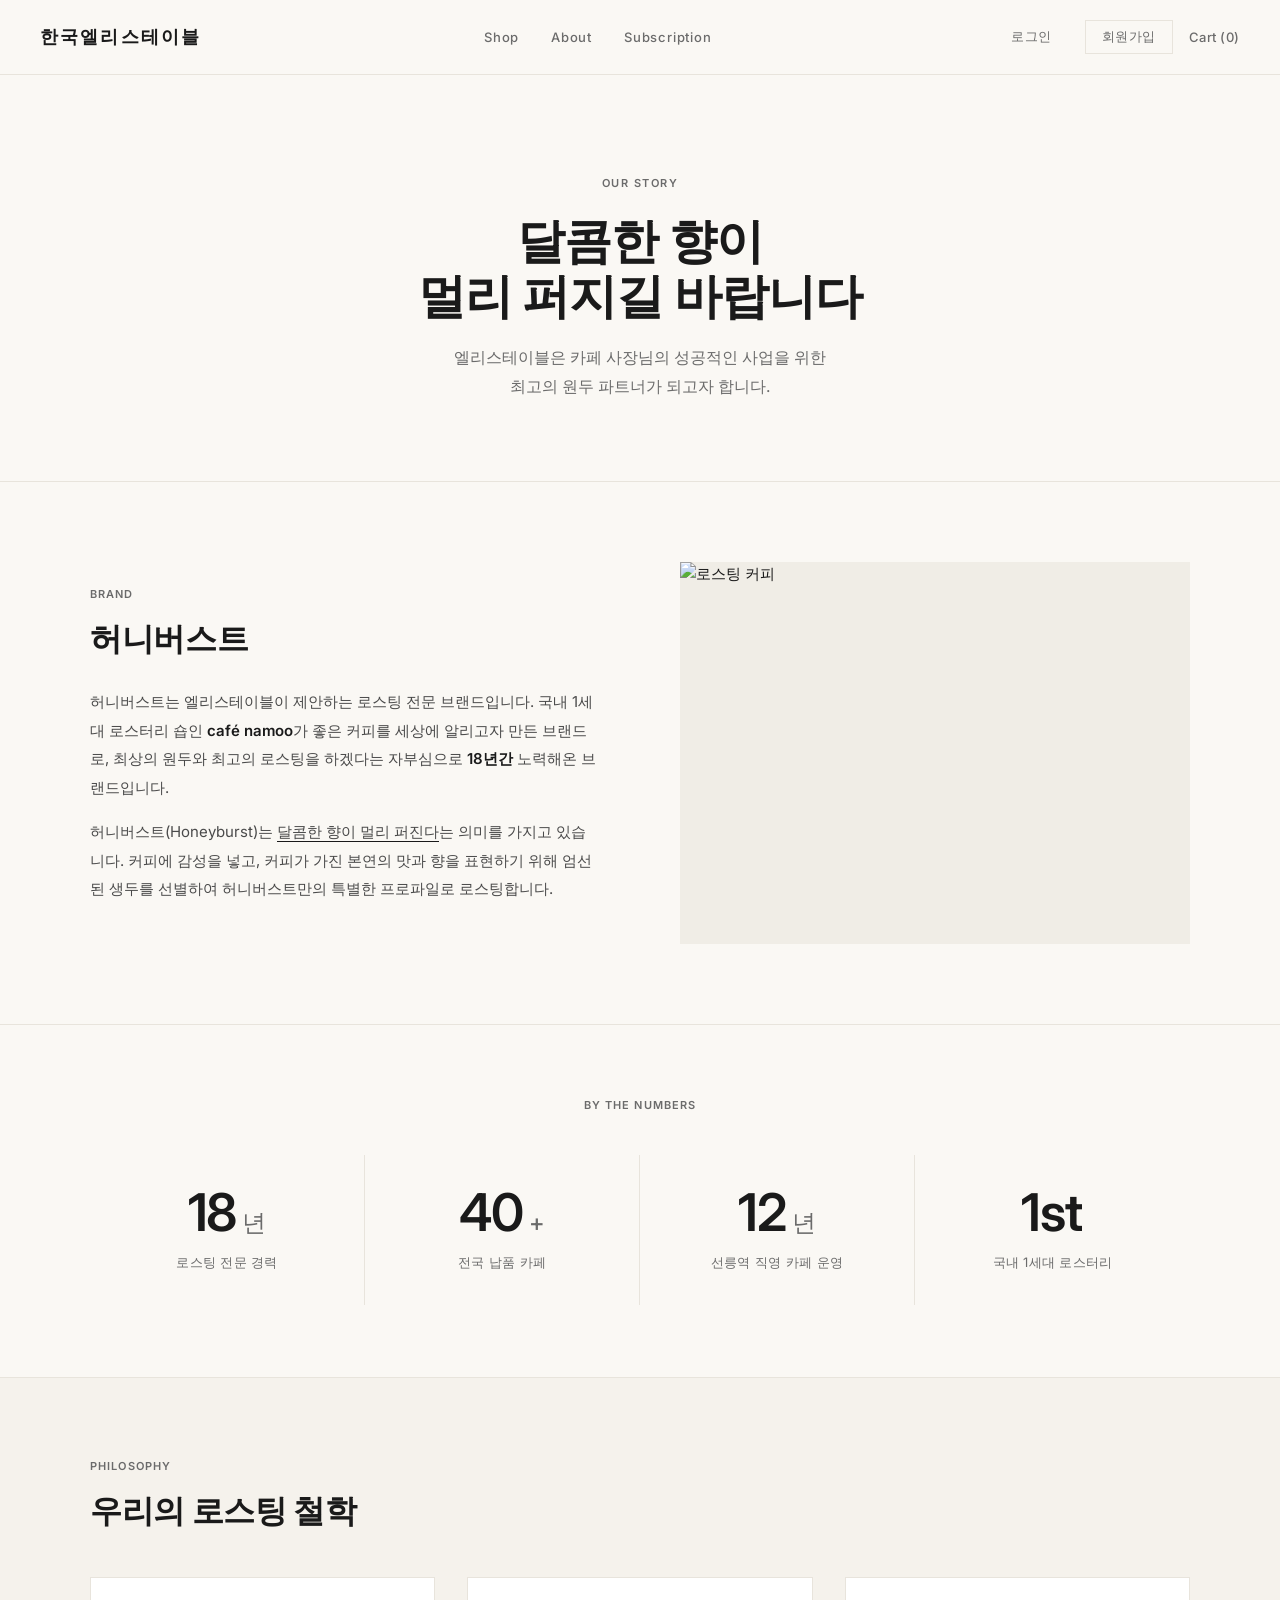
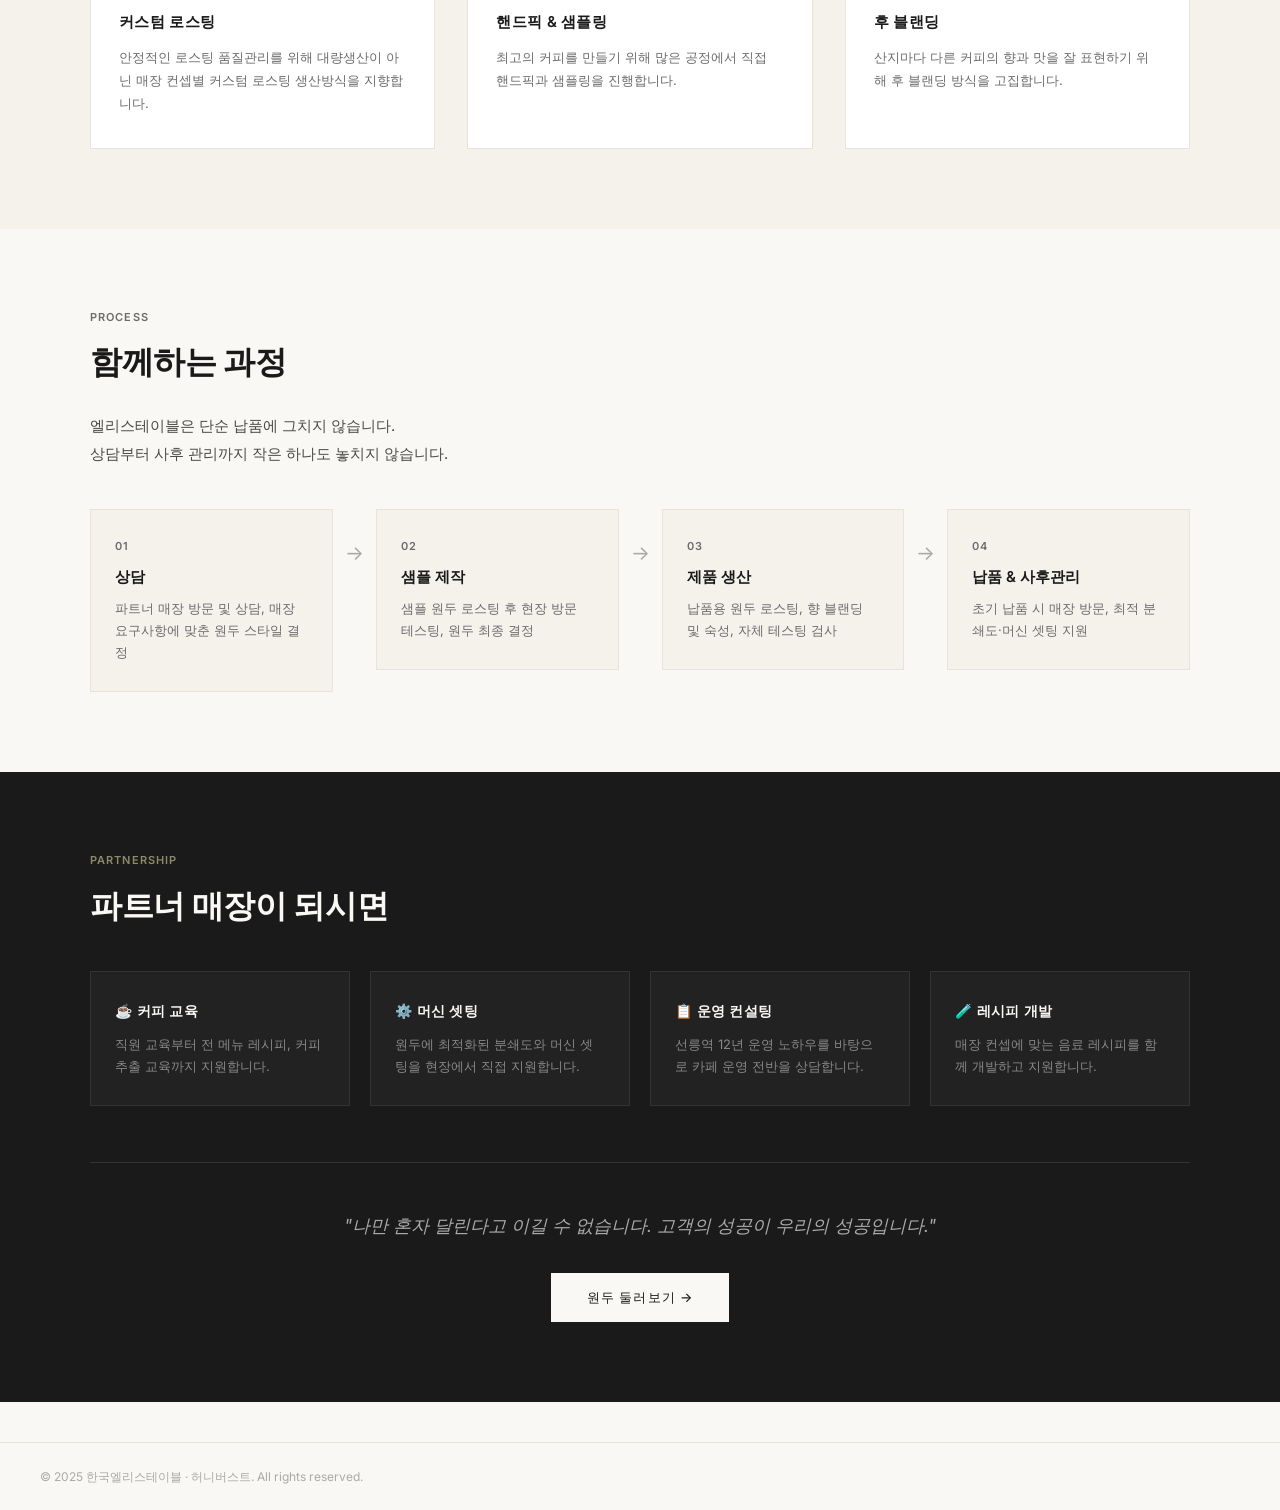
==== about.html @ 3e64eac1 "feat: 전체 쇼핑몰 기능 완성 - index.html을 Shop 메인(전체 제품 목록)으로 재구성 - product.html로 상품 상세 페이지 분리 - 로그인/회원가입 모달 " ====
<!DOCTYPE html>
<html lang="ko">
<head>
  <meta charset="UTF-8" />
  <meta name="viewport" content="width=device-width, initial-scale=1.0" />
  <title>About — 한국엘리스테이블</title>
  <link rel="preconnect" href="https://fonts.googleapis.com" />
  <link rel="preconnect" href="https://fonts.gstatic.com" crossorigin />
  <link href="https://fonts.googleapis.com/css2?family=Inter:wght@400;500;600&display=swap" rel="stylesheet" />
  <link rel="stylesheet" href="css/style.css" />
  <link rel="stylesheet" href="css/about.css" />
</head>
<body>

  <!-- HEADER -->
  <header class="header">
    <a href="index.html" class="logo">한국엘리스테이블</a>
    <nav class="nav">
      <a href="index.html">Shop</a>
      <a href="about.html" class="active">About</a>
      <a href="subscription.html">Subscription</a>
    </nav>
    <div class="header-right" id="headerAuthArea"></div>
  </header>

  <!-- HERO -->
  <section class="about-hero">
    <p class="about-hero-label">OUR STORY</p>
    <h1 class="about-hero-title">달콤한 향이<br>멀리 퍼지길 바랍니다</h1>
    <p class="about-hero-sub">엘리스테이블은 카페 사장님의 성공적인 사업을 위한<br>최고의 원두 파트너가 되고자 합니다.</p>
  </section>

  <!-- 브랜드 소개 -->
  <section class="about-section">
    <div class="about-inner">
      <div class="about-brand">
        <div class="about-brand-text">
          <p class="section-label">BRAND</p>
          <h2 class="about-heading">허니버스트</h2>
          <p class="about-body">
            허니버스트는 엘리스테이블이 제안하는 로스팅 전문 브랜드입니다.
            국내 1세대 로스터리 숍인 <strong>café namoo</strong>가 좋은 커피를 세상에 알리고자 만든 브랜드로,
            최상의 원두와 최고의 로스팅을 하겠다는 자부심으로 <strong>18년간</strong> 노력해온 브랜드입니다.
          </p>
          <p class="about-body">
            허니버스트(Honeyburst)는 <em>달콤한 향이 멀리 퍼진다</em>는 의미를 가지고 있습니다.
            커피에 감성을 넣고, 커피가 가진 본연의 맛과 향을 표현하기 위해
            엄선된 생두를 선별하여 허니버스트만의 특별한 프로파일로 로스팅합니다.
          </p>
        </div>
        <div class="about-brand-image">
          <img src="https://images.unsplash.com/photo-1495474472287-4d71bcdd2085?w=700&q=80" alt="로스팅 커피" />
        </div>
      </div>
    </div>
  </section>

  <!-- 숫자로 보는 엘리스테이블 -->
  <section class="about-numbers">
    <div class="about-inner">
      <p class="section-label" style="text-align:center; margin-bottom:40px;">BY THE NUMBERS</p>
      <div class="numbers-grid">
        <div class="number-item">
          <span class="number-value">18</span>
          <span class="number-unit">년</span>
          <p class="number-desc">로스팅 전문 경력</p>
        </div>
        <div class="number-item">
          <span class="number-value">40</span>
          <span class="number-unit">+</span>
          <p class="number-desc">전국 납품 카페</p>
        </div>
        <div class="number-item">
          <span class="number-value">12</span>
          <span class="number-unit">년</span>
          <p class="number-desc">선릉역 직영 카페 운영</p>
        </div>
        <div class="number-item">
          <span class="number-value">1st</span>
          <span class="number-unit"></span>
          <p class="number-desc">국내 1세대 로스터리</p>
        </div>
      </div>
    </div>
  </section>

  <!-- 철학 -->
  <section class="about-section about-section--light">
    <div class="about-inner">
      <p class="section-label">PHILOSOPHY</p>
      <h2 class="about-heading">우리의 로스팅 철학</h2>
      <div class="philosophy-grid">
        <div class="philosophy-item">
          <p class="philosophy-title">커스텀 로스팅</p>
          <p class="philosophy-desc">
            안정적인 로스팅 품질관리를 위해 대량생산이 아닌
            매장 컨셉별 커스텀 로스팅 생산방식을 지향합니다.
          </p>
        </div>
        <div class="philosophy-item">
          <p class="philosophy-title">핸드픽 & 샘플링</p>
          <p class="philosophy-desc">
            최고의 커피를 만들기 위해 많은 공정에서
            직접 핸드픽과 샘플링을 진행합니다.
          </p>
        </div>
        <div class="philosophy-item">
          <p class="philosophy-title">후 블랜딩</p>
          <p class="philosophy-desc">
            산지마다 다른 커피의 향과 맛을 잘 표현하기 위해
            후 블랜딩 방식을 고집합니다.
          </p>
        </div>
      </div>
    </div>
  </section>

  <!-- 서비스 프로세스 -->
  <section class="about-section">
    <div class="about-inner">
      <p class="section-label">PROCESS</p>
      <h2 class="about-heading">함께하는 과정</h2>
      <p class="about-body" style="margin-bottom:40px;">
        엘리스테이블은 단순 납품에 그치지 않습니다.<br>상담부터 사후 관리까지 작은 하나도 놓치지 않습니다.
      </p>
      <div class="process-steps">
        <div class="process-step">
          <span class="process-num">01</span>
          <p class="process-title">상담</p>
          <p class="process-desc">파트너 매장 방문 및 상담, 매장 요구사항에 맞춘 원두 스타일 결정</p>
        </div>
        <div class="process-arrow">→</div>
        <div class="process-step">
          <span class="process-num">02</span>
          <p class="process-title">샘플 제작</p>
          <p class="process-desc">샘플 원두 로스팅 후 현장 방문 테스팅, 원두 최종 결정</p>
        </div>
        <div class="process-arrow">→</div>
        <div class="process-step">
          <span class="process-num">03</span>
          <p class="process-title">제품 생산</p>
          <p class="process-desc">납품용 원두 로스팅, 향 블랜딩 및 숙성, 자체 테스팅 검사</p>
        </div>
        <div class="process-arrow">→</div>
        <div class="process-step">
          <span class="process-num">04</span>
          <p class="process-title">납품 & 사후관리</p>
          <p class="process-desc">초기 납품 시 매장 방문, 최적 분쇄도·머신 셋팅 지원</p>
        </div>
      </div>
    </div>
  </section>

  <!-- 파트너 혜택 -->
  <section class="about-section about-section--dark">
    <div class="about-inner">
      <p class="section-label" style="color:#8B8B6B;">PARTNERSHIP</p>
      <h2 class="about-heading" style="color:#FAF8F4;">파트너 매장이 되시면</h2>
      <div class="partner-grid">
        <div class="partner-item">
          <p class="partner-title">☕ 커피 교육</p>
          <p class="partner-desc">직원 교육부터 전 메뉴 레시피, 커피 추출 교육까지 지원합니다.</p>
        </div>
        <div class="partner-item">
          <p class="partner-title">⚙️ 머신 셋팅</p>
          <p class="partner-desc">원두에 최적화된 분쇄도와 머신 셋팅을 현장에서 직접 지원합니다.</p>
        </div>
        <div class="partner-item">
          <p class="partner-title">📋 운영 컨설팅</p>
          <p class="partner-desc">선릉역 12년 운영 노하우를 바탕으로 카페 운영 전반을 상담합니다.</p>
        </div>
        <div class="partner-item">
          <p class="partner-title">🧪 레시피 개발</p>
          <p class="partner-desc">매장 컨셉에 맞는 음료 레시피를 함께 개발하고 지원합니다.</p>
        </div>
      </div>
      <div class="partner-cta">
        <p class="partner-cta-text">"나만 혼자 달린다고 이길 수 없습니다. 고객의 성공이 우리의 성공입니다."</p>
        <a href="shop.html" class="btn-partner">원두 둘러보기 →</a>
      </div>
    </div>
  </section>

  <!-- FOOTER -->
  <footer class="site-footer">
    <p class="footer-copy">© 2025 한국엘리스테이블 · 허니버스트. All rights reserved.</p>
    <a href="admin.html" class="footer-admin-link">관리자</a>
  </footer>

  <script src="js/auth.js"></script>

</body>
</html>
---- css/style.css ----
/* ===== RESET & BASE ===== */
*, *::before, *::after {
  box-sizing: border-box;
  margin: 0;
  padding: 0;
}

body {
  font-family: 'Inter', -apple-system, sans-serif;
  background-color: #FAF8F4;
  color: #1A1A1A;
  font-size: 15px;
  line-height: 1.6;
}

a {
  text-decoration: none;
  color: inherit;
}

img {
  display: block;
  width: 100%;
  height: 100%;
  object-fit: cover;
}

button {
  cursor: pointer;
  font-family: inherit;
  border: none;
  background: none;
}

/* ===== HEADER ===== */
.header {
  display: flex;
  align-items: center;
  justify-content: space-between;
  padding: 20px 40px;
  border-bottom: 1px solid #E8E4DC;
  background-color: #FAF8F4;
  position: sticky;
  top: 0;
  z-index: 100;
}

.logo {
  font-size: 18px;
  font-weight: 600;
  letter-spacing: 0.12em;
}

.nav {
  display: flex;
  gap: 32px;
}

.nav a {
  font-size: 13px;
  font-weight: 500;
  letter-spacing: 0.06em;
  color: #6B6B6B;
  transition: color 0.2s;
}

.nav a:hover {
  color: #1A1A1A;
}

.cart-icon {
  font-size: 13px;
  font-weight: 500;
  letter-spacing: 0.04em;
  color: #6B6B6B;
}

/* ===== 로그인 상태 ===== */
.auth-user-btn {
  font-size: 13px;
  font-weight: 600;
  color: #1A1A1A;
  letter-spacing: 0.02em;
  text-decoration: none;
  transition: color 0.2s;
}
.auth-user-btn:hover { color: #6B6B6B; }

.auth-btn--ghost {
  border-color: transparent !important;
  padding-left: 4px;
  padding-right: 4px;
}
.auth-btn--ghost:hover { border-color: transparent !important; }

/* ===== HEADER RIGHT ===== */
.header-right {
  display: flex;
  align-items: center;
  gap: 16px;
}

.auth-btn {
  font-size: 13px;
  font-weight: 500;
  letter-spacing: 0.04em;
  color: #6B6B6B;
  padding: 7px 16px;
  border: 1px solid #E8E4DC;
  background: none;
  transition: border-color 0.2s, color 0.2s;
}

.auth-btn:hover {
  border-color: #1A1A1A;
  color: #1A1A1A;
}

/* ===== 회원가입 모달 ===== */
.modal-overlay {
  position: fixed;
  inset: 0;
  background-color: rgba(26, 26, 26, 0.5);
  z-index: 1000;
  display: flex;
  align-items: center;
  justify-content: center;
  opacity: 0;
  visibility: hidden;
  transition: opacity 0.25s, visibility 0.25s;
}

.modal-overlay.open {
  opacity: 1;
  visibility: visible;
}

.modal-container {
  background-color: #FAF8F4;
  padding: 48px 44px;
  width: 100%;
  max-width: 420px;
  position: relative;
  transform: translateY(16px);
  transition: transform 0.25s;
}

.modal-overlay.open .modal-container {
  transform: translateY(0);
}

.modal-close {
  position: absolute;
  top: 20px;
  right: 24px;
  font-size: 22px;
  color: #6B6B6B;
  line-height: 1;
  transition: color 0.2s;
}

.modal-close:hover {
  color: #1A1A1A;
}

.modal-title {
  font-size: 22px;
  font-weight: 600;
  letter-spacing: -0.01em;
  margin-bottom: 6px;
}

.modal-sub {
  font-size: 13px;
  color: #6B6B6B;
  margin-bottom: 32px;
}

.signup-form {
  display: flex;
  flex-direction: column;
  gap: 18px;
}

.form-group {
  display: flex;
  flex-direction: column;
  gap: 6px;
}

.form-label {
  font-size: 11px;
  font-weight: 600;
  letter-spacing: 0.08em;
  color: #6B6B6B;
}

.form-input {
  padding: 11px 14px;
  border: 1px solid #E8E4DC;
  background-color: #FFFFFF;
  font-family: inherit;
  font-size: 14px;
  color: #1A1A1A;
  outline: none;
  transition: border-color 0.2s;
}

.form-input:focus {
  border-color: #1A1A1A;
}

.form-input::placeholder {
  color: #BBBBBB;
}

.form-error {
  font-size: 12px;
  color: #C0392B;
  min-height: 16px;
}

.btn-signup-submit {
  width: 100%;
  padding: 14px;
  background-color: #1A1A1A;
  color: #FFFFFF;
  font-size: 13px;
  font-weight: 500;
  letter-spacing: 0.1em;
  text-transform: uppercase;
  transition: background-color 0.2s;
  margin-top: 6px;
}

.btn-signup-submit:hover {
  background-color: #444444;
}

@media (max-width: 768px) {
  .modal-container {
    padding: 40px 28px;
    margin: 0 20px;
  }
}

/* ===== BREADCRUMB ===== */
.breadcrumb {
  display: flex;
  align-items: center;
  gap: 8px;
  padding: 16px 40px;
  font-size: 12px;
  color: #6B6B6B;
}

.breadcrumb a:hover {
  color: #1A1A1A;
}

.breadcrumb span:last-child {
  color: #1A1A1A;
}

/* ===== PRODUCT LAYOUT ===== */
.product-layout {
  display: grid;
  grid-template-columns: 1fr 1fr;
  gap: 64px;
  max-width: 1200px;
  margin: 0 auto;
  padding: 40px 40px 80px;
}

/* ===== 이미지 영역 ===== */
.product-images {
  display: flex;
  flex-direction: column;
  gap: 12px;
}

.image-main {
  width: 100%;
  aspect-ratio: 1 / 1;
  background-color: #F0EDE6;
  overflow: hidden;
}

.image-main img {
  transition: transform 0.4s ease;
}

.image-main:hover img {
  transform: scale(1.02);
}

.image-thumbnails {
  display: flex;
  gap: 8px;
}

.thumb {
  width: 80px;
  height: 80px;
  border: 1px solid #E8E4DC;
  overflow: hidden;
  background: none;
  padding: 0;
  transition: border-color 0.2s;
}

.thumb:hover {
  border-color: #1A1A1A;
}

.thumb.active {
  border-color: #1A1A1A;
}

/* ===== 상품 정보 영역 ===== */
.product-info {
  display: flex;
  flex-direction: column;
  gap: 24px;
}

.product-header {
  display: flex;
  flex-direction: column;
  gap: 8px;
}

.product-region {
  font-size: 11px;
  font-weight: 600;
  letter-spacing: 0.12em;
  color: #6B6B6B;
}

.product-name {
  font-size: 28px;
  font-weight: 600;
  line-height: 1.2;
  letter-spacing: -0.01em;
}

.product-price {
  font-size: 24px;
  font-weight: 500;
  margin-top: 4px;
}

/* ===== 메타 정보 ===== */
.product-meta {
  display: flex;
  flex-direction: column;
  gap: 8px;
}

.meta-row {
  display: flex;
  gap: 16px;
  font-size: 13px;
}

.meta-label {
  font-weight: 600;
  letter-spacing: 0.08em;
  color: #6B6B6B;
  min-width: 80px;
  font-size: 11px;
}

.meta-value {
  color: #1A1A1A;
}

/* ===== 플레이버 노트 ===== */
.section-label {
  font-size: 11px;
  font-weight: 600;
  letter-spacing: 0.1em;
  color: #6B6B6B;
  margin-bottom: 10px;
}

/* ===== 레이더 차트 ===== */
.flavor-body {
  display: flex;
  gap: 20px;
  align-items: center;
}

.flavor-chart-wrap {
  width: 170px;
  flex-shrink: 0;
}

.flavor-chart-wrap svg {
  width: 100%;
  height: auto;
}

.flavor-tags {
  display: flex;
  flex-direction: column;
  gap: 8px;
  flex: 1;
}

.flavor-tag {
  padding: 8px 14px;
  border: 1px solid #E8E4DC;
  font-size: 13px;
  color: #6B6B6B;
  background-color: #FFFFFF;
  letter-spacing: 0.03em;
}

/* ===== 구분선 ===== */
.divider {
  height: 1px;
  background-color: #E8E4DC;
}

/* ===== 옵션 그룹 ===== */
.option-group {
  display: flex;
  flex-direction: column;
}

.option-buttons {
  display: flex;
  flex-wrap: wrap;
  gap: 8px;
}

.option-btn {
  padding: 10px 20px;
  border: 1px solid #E8E4DC;
  background-color: #FFFFFF;
  font-size: 13px;
  font-weight: 500;
  color: #1A1A1A;
  transition: border-color 0.2s, background-color 0.2s, color 0.2s;
}

.option-btn:hover {
  border-color: #1A1A1A;
}

.option-btn.selected {
  border-color: #1A1A1A;
  background-color: #1A1A1A;
  color: #FFFFFF;
}

/* ===== 수량 선택 ===== */
.quantity-selector {
  display: flex;
  align-items: center;
  border: 1px solid #E8E4DC;
  width: fit-content;
  background-color: #FFFFFF;
}

.qty-btn {
  width: 40px;
  height: 40px;
  font-size: 18px;
  color: #1A1A1A;
  display: flex;
  align-items: center;
  justify-content: center;
  transition: background-color 0.2s;
}

.qty-btn:hover {
  background-color: #F0EDE6;
}

.qty-value {
  min-width: 48px;
  text-align: center;
  font-size: 15px;
  font-weight: 500;
  border-left: 1px solid #E8E4DC;
  border-right: 1px solid #E8E4DC;
  height: 40px;
  line-height: 40px;
}

/* ===== 재고 상태 ===== */
.stock-status {
  font-size: 13px;
}

.in-stock {
  color: #2D6A4F;
}

.out-of-stock {
  color: #C0392B;
}

/* ===== 구매 버튼 ===== */
.purchase-buttons {
  display: flex;
  flex-direction: column;
  gap: 10px;
}

.btn-cart,
.btn-buy {
  width: 100%;
  padding: 16px;
  font-size: 13px;
  font-weight: 500;
  letter-spacing: 0.1em;
  text-transform: uppercase;
  transition: background-color 0.2s, color 0.2s;
}

.btn-cart {
  background-color: #FFFFFF;
  color: #1A1A1A;
  border: 1px solid #1A1A1A;
}

.btn-cart:hover {
  background-color: #F0EDE6;
}

.btn-buy {
  background-color: #1A1A1A;
  color: #FFFFFF;
}

.btn-buy:hover {
  background-color: #444444;
}

/* ===== 제품 스토리 & 추출 가이드 ===== */
.product-story,
.product-brew {
  display: flex;
  flex-direction: column;
  gap: 0;
}

.story-text {
  font-size: 14px;
  color: #4A4A4A;
  line-height: 1.85;
}

.brew-guide-grid {
  display: grid;
  grid-template-columns: 1fr 1fr;
  gap: 10px;
}

.brew-guide-item {
  display: flex;
  flex-direction: column;
  gap: 5px;
  padding: 14px 16px;
  background-color: #F5F2EC;
}

.brew-guide-label {
  font-size: 10px;
  font-weight: 600;
  letter-spacing: 0.1em;
  color: #6B6B6B;
}

.brew-guide-value {
  font-size: 14px;
  font-weight: 500;
  color: #1A1A1A;
}

/* ===== 원산지 지도 ===== */
.origin-map-section {
  background-color: #F5F2EC;
  border-top: 1px solid #E8E4DC;
  padding: 48px 40px 56px;
}

.origin-map-inner {
  max-width: 1120px;
  margin: 0 auto;
}

.origin-map-header {
  display: flex;
  flex-direction: column;
  gap: 6px;
  margin-bottom: 20px;
}

.origin-map-title {
  font-size: 22px;
  font-weight: 600;
  letter-spacing: -0.01em;
}

.origin-map-sub {
  font-size: 13px;
  color: #6B6B6B;
}

#originMapIframe {
  width: 100%;
  height: 420px;
  border: 1px solid #E8E4DC;
  display: block;
}

@media (max-width: 768px) {
  .origin-map-section {
    padding: 32px 20px 40px;
  }
  #originMapIframe {
    height: 280px;
  }
}

/* ===== FOOTER ===== */
.site-footer {
  display: flex;
  align-items: center;
  justify-content: space-between;
  padding: 24px 40px;
  border-top: 1px solid #E8E4DC;
  margin-top: 40px;
}

.footer-info {
  display: flex;
  flex-direction: column;
  gap: 4px;
}

.footer-brand {
  font-size: 13px;
  font-weight: 600;
  color: #6B6B6B;
  letter-spacing: 0.04em;
}

.footer-copy {
  font-size: 12px;
  color: #AAAAAA;
}

.footer-admin-link {
  font-size: 11px;
  color: #FAF8F4;
  text-decoration: none;
  transition: color 0.3s;
  user-select: none;
}

.footer-admin-link:hover {
  color: #AAAAAA;
}

/* ===== RESPONSIVE ===== */
@media (max-width: 768px) {
  .header {
    padding: 16px 20px;
  }

  .nav {
    display: none;
  }

  .breadcrumb {
    padding: 12px 20px;
  }

  .product-layout {
    grid-template-columns: 1fr;
    gap: 32px;
    padding: 20px 20px 60px;
  }

  .product-name {
    font-size: 22px;
  }

  .product-price {
    font-size: 20px;
  }
}
---- css/about.css ----
/* ===== ABOUT HERO ===== */
.about-hero {
  text-align: center;
  padding: 100px 40px 80px;
  background-color: #FAF8F4;
  border-bottom: 1px solid #E8E4DC;
}

.about-hero-label {
  font-size: 11px;
  font-weight: 600;
  letter-spacing: 0.14em;
  color: #6B6B6B;
  margin-bottom: 20px;
}

.about-hero-title {
  font-size: 48px;
  font-weight: 600;
  letter-spacing: -0.02em;
  line-height: 1.15;
  color: #1A1A1A;
  margin-bottom: 20px;
}

.about-hero-sub {
  font-size: 16px;
  color: #6B6B6B;
  line-height: 1.8;
}

/* ===== SECTION BASE ===== */
.about-section {
  padding: 80px 40px;
}

.about-section--light {
  background-color: #F5F2EC;
}

.about-section--dark {
  background-color: #1A1A1A;
}

.about-inner {
  max-width: 1100px;
  margin: 0 auto;
}

.about-heading {
  font-size: 32px;
  font-weight: 600;
  letter-spacing: -0.01em;
  margin-bottom: 24px;
  margin-top: 10px;
}

.about-body {
  font-size: 15px;
  color: #4A4A4A;
  line-height: 1.9;
  margin-bottom: 16px;
}

.about-body strong {
  color: #1A1A1A;
  font-weight: 600;
}

.about-body em {
  font-style: normal;
  border-bottom: 1px solid #1A1A1A;
}

/* ===== 브랜드 소개 (2단) ===== */
.about-brand {
  display: grid;
  grid-template-columns: 1fr 1fr;
  gap: 80px;
  align-items: center;
}

.about-brand-image {
  aspect-ratio: 4 / 3;
  overflow: hidden;
  background-color: #F0EDE6;
}

.about-brand-image img {
  width: 100%;
  height: 100%;
  object-fit: cover;
  transition: transform 0.5s ease;
}

.about-brand-image:hover img {
  transform: scale(1.04);
}

/* ===== 숫자 섹션 ===== */
.about-numbers {
  padding: 72px 40px;
  background-color: #FAF8F4;
  border-top: 1px solid #E8E4DC;
  border-bottom: 1px solid #E8E4DC;
}

.numbers-grid {
  display: grid;
  grid-template-columns: repeat(4, 1fr);
  gap: 0;
}

.number-item {
  text-align: center;
  padding: 32px 20px;
  border-right: 1px solid #E8E4DC;
}

.number-item:last-child {
  border-right: none;
}

.number-value {
  font-size: 52px;
  font-weight: 600;
  letter-spacing: -0.02em;
  color: #1A1A1A;
  line-height: 1;
}

.number-unit {
  font-size: 24px;
  font-weight: 500;
  color: #6B6B6B;
  margin-left: 2px;
}

.number-desc {
  font-size: 13px;
  color: #6B6B6B;
  margin-top: 10px;
  letter-spacing: 0.02em;
}

/* ===== 철학 그리드 ===== */
.philosophy-grid {
  display: grid;
  grid-template-columns: repeat(3, 1fr);
  gap: 32px;
  margin-top: 40px;
}

.philosophy-item {
  padding: 32px 28px;
  background-color: #FFFFFF;
  border: 1px solid #E8E4DC;
}

.philosophy-title {
  font-size: 15px;
  font-weight: 600;
  letter-spacing: 0.02em;
  margin-bottom: 12px;
  color: #1A1A1A;
}

.philosophy-desc {
  font-size: 13px;
  color: #6B6B6B;
  line-height: 1.8;
}

/* ===== 프로세스 ===== */
.process-steps {
  display: flex;
  align-items: flex-start;
  gap: 0;
}

.process-step {
  flex: 1;
  padding: 28px 24px;
  background-color: #F5F2EC;
  border: 1px solid #E8E4DC;
}

.process-arrow {
  display: flex;
  align-items: center;
  padding: 28px 12px;
  font-size: 20px;
  color: #AAAAAA;
  flex-shrink: 0;
}

.process-num {
  display: block;
  font-size: 11px;
  font-weight: 600;
  letter-spacing: 0.1em;
  color: #6B6B6B;
  margin-bottom: 10px;
}

.process-title {
  font-size: 15px;
  font-weight: 600;
  color: #1A1A1A;
  margin-bottom: 8px;
}

.process-desc {
  font-size: 13px;
  color: #6B6B6B;
  line-height: 1.7;
}

/* ===== 파트너 ===== */
.partner-grid {
  display: grid;
  grid-template-columns: repeat(4, 1fr);
  gap: 20px;
  margin-top: 40px;
}

.partner-item {
  padding: 28px 24px;
  border: 1px solid #333333;
  background-color: #222222;
}

.partner-title {
  font-size: 14px;
  font-weight: 600;
  color: #FAF8F4;
  margin-bottom: 10px;
  letter-spacing: 0.02em;
}

.partner-desc {
  font-size: 13px;
  color: #888888;
  line-height: 1.7;
}

.partner-cta {
  margin-top: 56px;
  text-align: center;
  border-top: 1px solid #333333;
  padding-top: 48px;
}

.partner-cta-text {
  font-size: 18px;
  color: #AAAAAA;
  font-style: italic;
  line-height: 1.7;
  margin-bottom: 32px;
}

.btn-partner {
  display: inline-block;
  padding: 14px 36px;
  background-color: #FAF8F4;
  color: #1A1A1A;
  font-size: 13px;
  font-weight: 500;
  letter-spacing: 0.08em;
  text-decoration: none;
  transition: background-color 0.2s, color 0.2s;
}

.btn-partner:hover {
  background-color: #E8E4DC;
}

/* ===== RESPONSIVE ===== */
@media (max-width: 900px) {
  .about-hero-title {
    font-size: 34px;
  }

  .about-brand {
    grid-template-columns: 1fr;
    gap: 40px;
  }

  .numbers-grid {
    grid-template-columns: repeat(2, 1fr);
  }

  .number-item:nth-child(2) {
    border-right: none;
  }

  .number-item:nth-child(1),
  .number-item:nth-child(2) {
    border-bottom: 1px solid #E8E4DC;
  }

  .philosophy-grid {
    grid-template-columns: 1fr;
    gap: 16px;
  }

  .process-steps {
    flex-direction: column;
    gap: 8px;
  }

  .process-arrow {
    transform: rotate(90deg);
    padding: 0 28px;
    align-self: center;
  }

  .partner-grid {
    grid-template-columns: repeat(2, 1fr);
  }
}

@media (max-width: 600px) {
  .about-hero {
    padding: 60px 20px 50px;
  }

  .about-section {
    padding: 56px 20px;
  }

  .about-numbers {
    padding: 48px 20px;
  }

  .numbers-grid {
    grid-template-columns: repeat(2, 1fr);
  }

  .partner-grid {
    grid-template-columns: 1fr;
  }
}
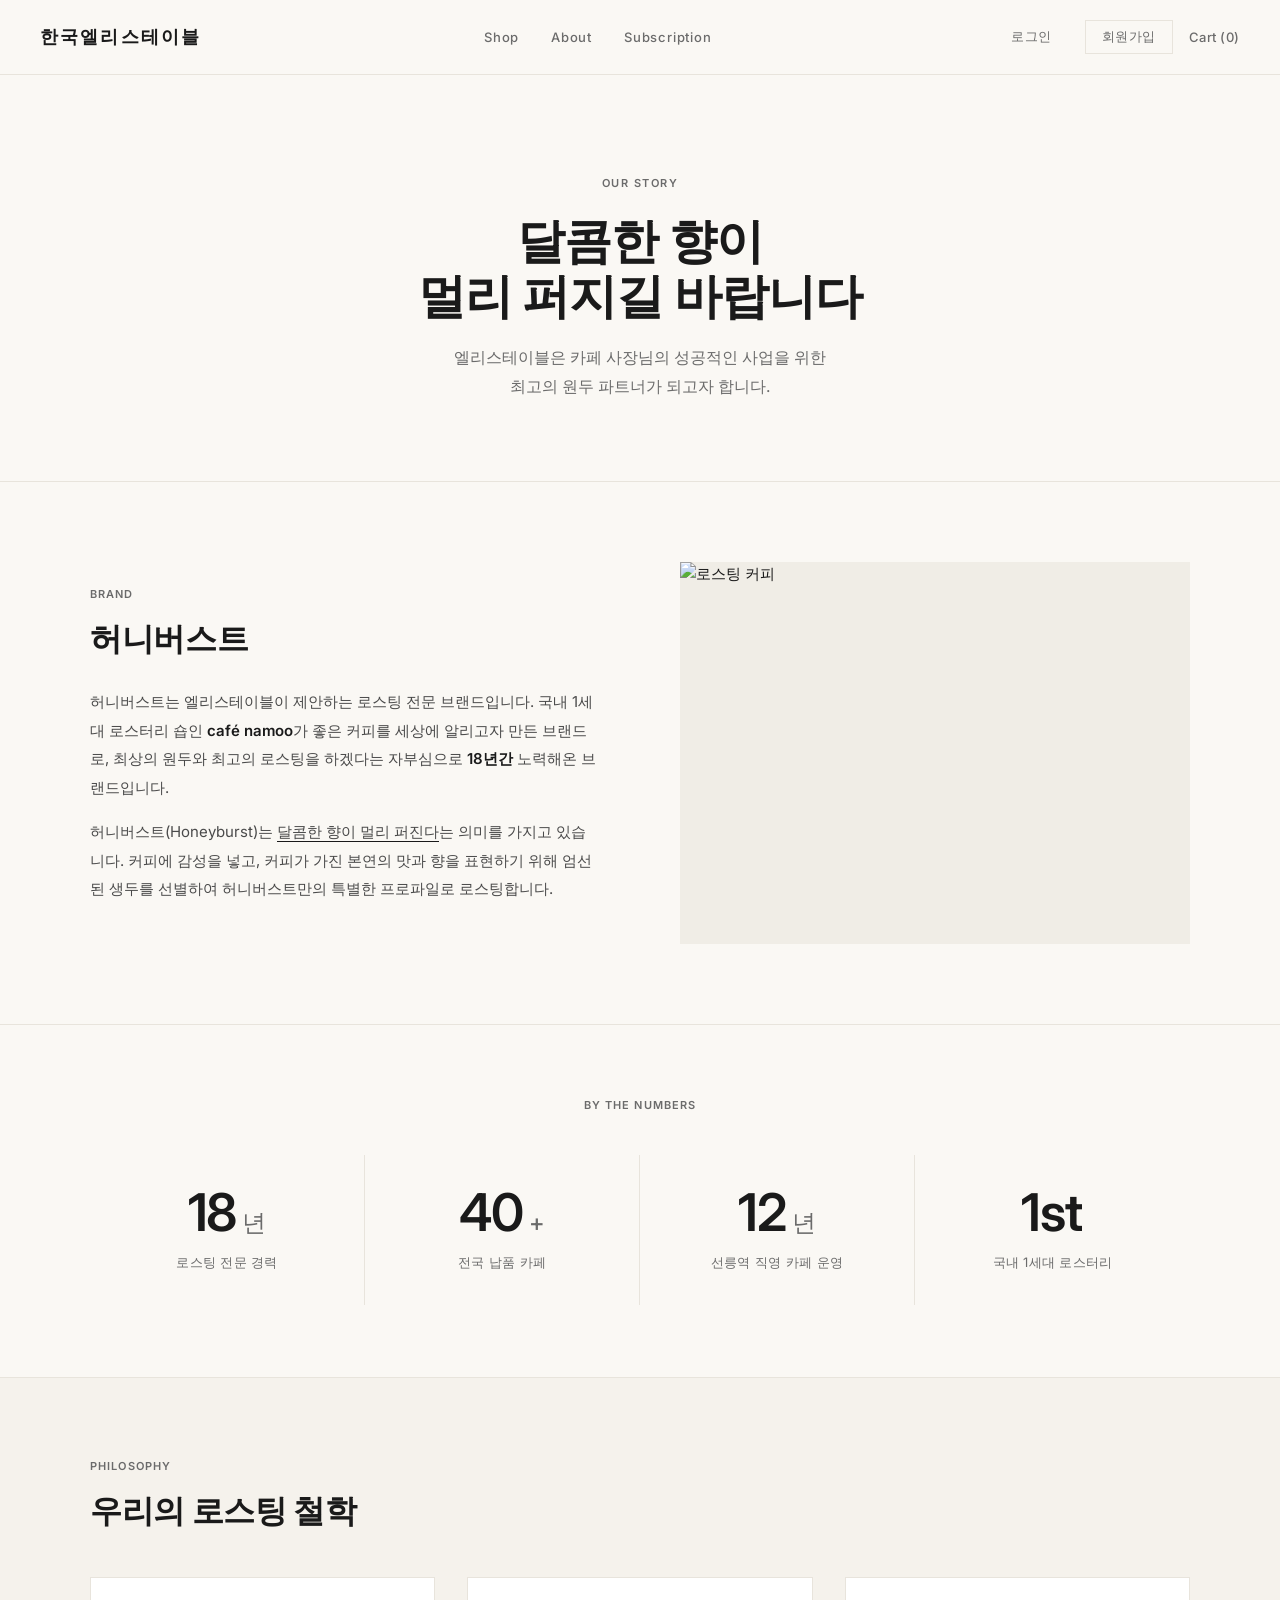
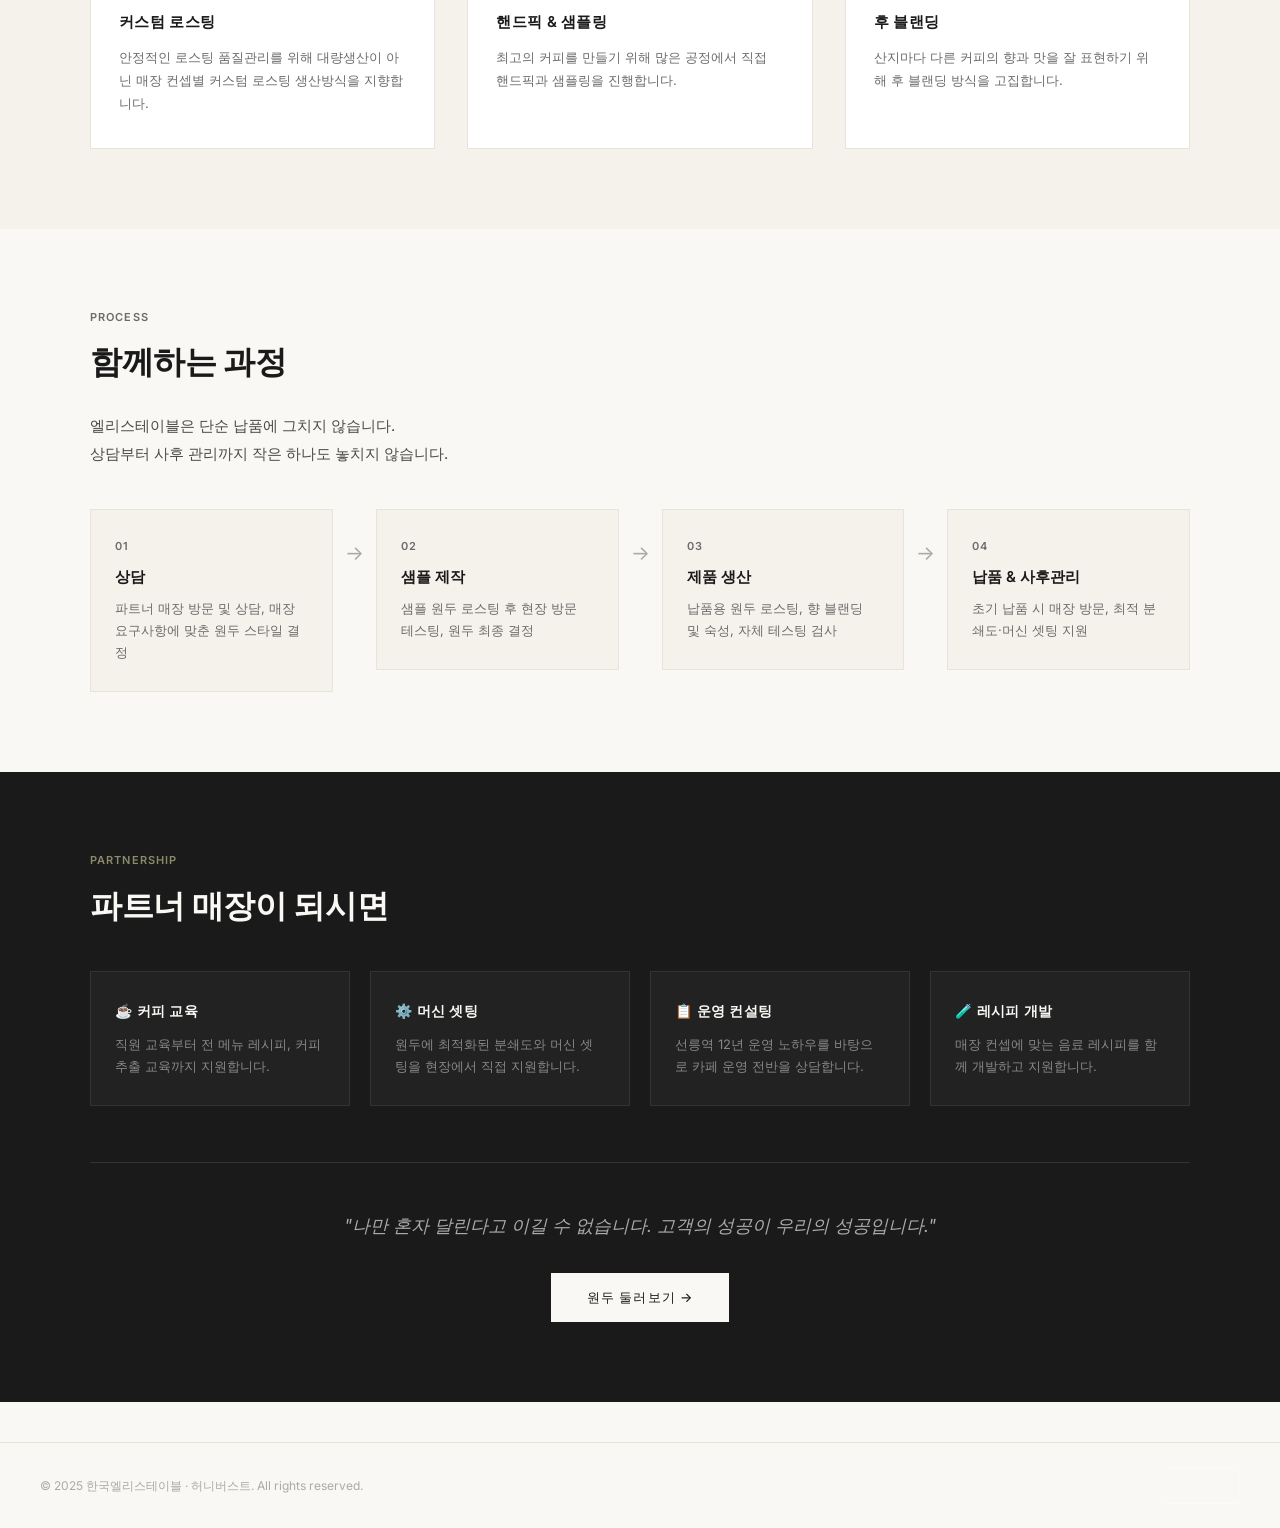
==== commit 5e1ca999: "ux: 관리자 로그인 폼에 admin/admin 기본값 설정 Co-Authored-By: Claude Sonnet 4.6 <noreply@anthropic.com>" ====
--- a/about.html
+++ b/about.html
@@ -184,7 +184,7 @@
   <!-- FOOTER -->
   <footer class="site-footer">
     <p class="footer-copy">© 2025 한국엘리스테이블 · 허니버스트. All rights reserved.</p>
-    <a href="admin.html" class="footer-admin-link">관리자</a>
+    <a href="admin-test.html" class="footer-admin-link">관리자</a>
   </footer>
 
   <script src="js/auth.js"></script>
--- a/css/style.css
+++ b/css/style.css
@@ -384,28 +384,69 @@
   margin-bottom: 10px;
 }
 
-/* ===== 레이더 차트 ===== */
+/* ===== 가로형 막대 차트 ===== */
 .flavor-body {
   display: flex;
+  flex-direction: column;
   gap: 20px;
-  align-items: center;
-}
-
-.flavor-chart-wrap {
-  width: 170px;
-  flex-shrink: 0;
-}
-
-.flavor-chart-wrap svg {
-  width: 100%;
-  height: auto;
+}
+
+.flavor-bar-chart {
+  display: flex;
+  flex-direction: column;
+  gap: 13px;
+}
+
+.fbar-row {
+  display: flex;
+  flex-direction: column;
+  gap: 5px;
+}
+
+.fbar-header {
+  display: flex;
+  justify-content: space-between;
+  align-items: baseline;
+}
+
+.fbar-label {
+  font-size: 10px;
+  font-weight: 600;
+  letter-spacing: 0.1em;
+  color: #8A8480;
+  text-transform: uppercase;
+}
+
+.fbar-value {
+  font-size: 13px;
+  font-weight: 600;
+  color: #1A1A1A;
+  line-height: 1;
+}
+
+.fbar-max {
+  font-size: 10px;
+  font-weight: 400;
+  color: #B8B0A8;
+}
+
+.fbar-track {
+  height: 8px;
+  background: #EDE9E2;
+  border-radius: 99px;
+  overflow: hidden;
+}
+
+.fbar-fill {
+  height: 100%;
+  border-radius: 99px;
+  transition: width 0.65s cubic-bezier(0.4, 0, 0.2, 1);
 }
 
 .flavor-tags {
   display: flex;
-  flex-direction: column;
+  flex-wrap: wrap;
   gap: 8px;
-  flex: 1;
 }
 
 .flavor-tag {
@@ -656,42 +697,158 @@
 }
 
 .footer-admin-link {
-  font-size: 11px;
+  font-size: 14px;
+  font-weight: 600;
   color: #FAF8F4;
   text-decoration: none;
-  transition: color 0.3s;
-  user-select: none;
+  border: 1px solid rgba(255,255,255,0.35);
+  padding: 6px 16px;
+  border-radius: 4px;
+  transition: background 0.25s, color 0.25s;
+  letter-spacing: 0.04em;
 }
 
 .footer-admin-link:hover {
-  color: #AAAAAA;
-}
+  background: #FAF8F4;
+  color: #1A1A1A;
+}
+
+/* ===== 햄버거 버튼 (PC에서 숨김) ===== */
+.mobile-menu-btn {
+  display: none;
+  flex-direction: column;
+  justify-content: center;
+  gap: 5px;
+  background: none;
+  border: none;
+  cursor: pointer;
+  padding: 6px 4px;
+  flex-shrink: 0;
+  margin-left: auto;
+  margin-right: 10px;
+}
+.mobile-menu-btn span {
+  display: block;
+  width: 20px;
+  height: 1.5px;
+  background-color: #1A1A1A;
+  transition: transform 0.25s, opacity 0.25s;
+  transform-origin: center;
+}
+.mobile-menu-btn.open span:nth-child(1) { transform: translateY(6.5px) rotate(45deg); }
+.mobile-menu-btn.open span:nth-child(2) { opacity: 0; }
+.mobile-menu-btn.open span:nth-child(3) { transform: translateY(-6.5px) rotate(-45deg); }
 
 /* ===== RESPONSIVE ===== */
 @media (max-width: 768px) {
+  /* 헤더 */
   .header {
-    padding: 16px 20px;
-  }
-
+    padding: 14px 16px;
+    position: sticky;
+  }
+
+  .logo {
+    font-size: 13px;
+    letter-spacing: 0.05em;
+    white-space: nowrap;
+    flex-shrink: 0;
+  }
+
+  /* 모바일 nav — 드롭다운으로 전환 */
   .nav {
     display: none;
-  }
-
+    position: absolute;
+    top: 100%;
+    left: 0;
+    right: 0;
+    background-color: #FAF8F4;
+    border-bottom: 2px solid #E8E4DC;
+    flex-direction: column;
+    gap: 0;
+    z-index: 50;
+    box-shadow: 0 8px 20px rgba(26,26,26,0.10);
+    padding: 4px 0 8px;
+  }
+  .nav.open {
+    display: flex;
+  }
+  .nav a {
+    padding: 15px 20px;
+    font-size: 15px;
+    font-weight: 500;
+    color: #1A1A1A;
+    letter-spacing: 0.02em;
+    border-bottom: 1px solid #F0EDE6;
+  }
+  .nav a:hover,
+  .nav a.active {
+    background-color: #F5F2EC;
+    color: #1A1A1A;
+  }
+
+  /* 햄버거 버튼 표시 */
+  .mobile-menu-btn {
+    display: flex;
+  }
+
+  /* header-right: cart만 */
+  .header-right {
+    gap: 0;
+    flex-shrink: 0;
+  }
+  .auth-btn,
+  .auth-user-btn {
+    display: none !important;
+  }
+  .header-right .cart-icon {
+    font-size: 12px;
+    white-space: nowrap;
+    padding: 4px 0;
+  }
+
+  /* 모바일 nav 안 auth 영역 */
+  .mobile-nav-auth {
+    border-top: 2px solid #E8E4DC;
+    margin-top: 4px;
+    padding-top: 4px;
+  }
+  .mobile-nav-link {
+    display: block;
+    padding: 14px 20px;
+    font-size: 14px;
+    font-weight: 500;
+    color: #6B6B6B;
+    text-decoration: none;
+    border-bottom: 1px solid #F0EDE6;
+    background: none;
+    border-left: none;
+    border-right: none;
+    border-top: none;
+    cursor: pointer;
+    font-family: inherit;
+    text-align: left;
+    width: 100%;
+    letter-spacing: 0.02em;
+    transition: background-color 0.15s, color 0.15s;
+  }
+  .mobile-nav-link:hover {
+    background-color: #F5F2EC;
+    color: #1A1A1A;
+  }
+  .mobile-nav-link--admin {
+    font-size: 13px;
+    color: #AAAAAA;
+  }
+
+  /* 기타 */
   .breadcrumb {
     padding: 12px 20px;
   }
-
   .product-layout {
     grid-template-columns: 1fr;
     gap: 32px;
     padding: 20px 20px 60px;
   }
-
-  .product-name {
-    font-size: 22px;
-  }
-
-  .product-price {
-    font-size: 20px;
-  }
-}
+  .product-name { font-size: 22px; }
+  .product-price { font-size: 20px; }
+}
